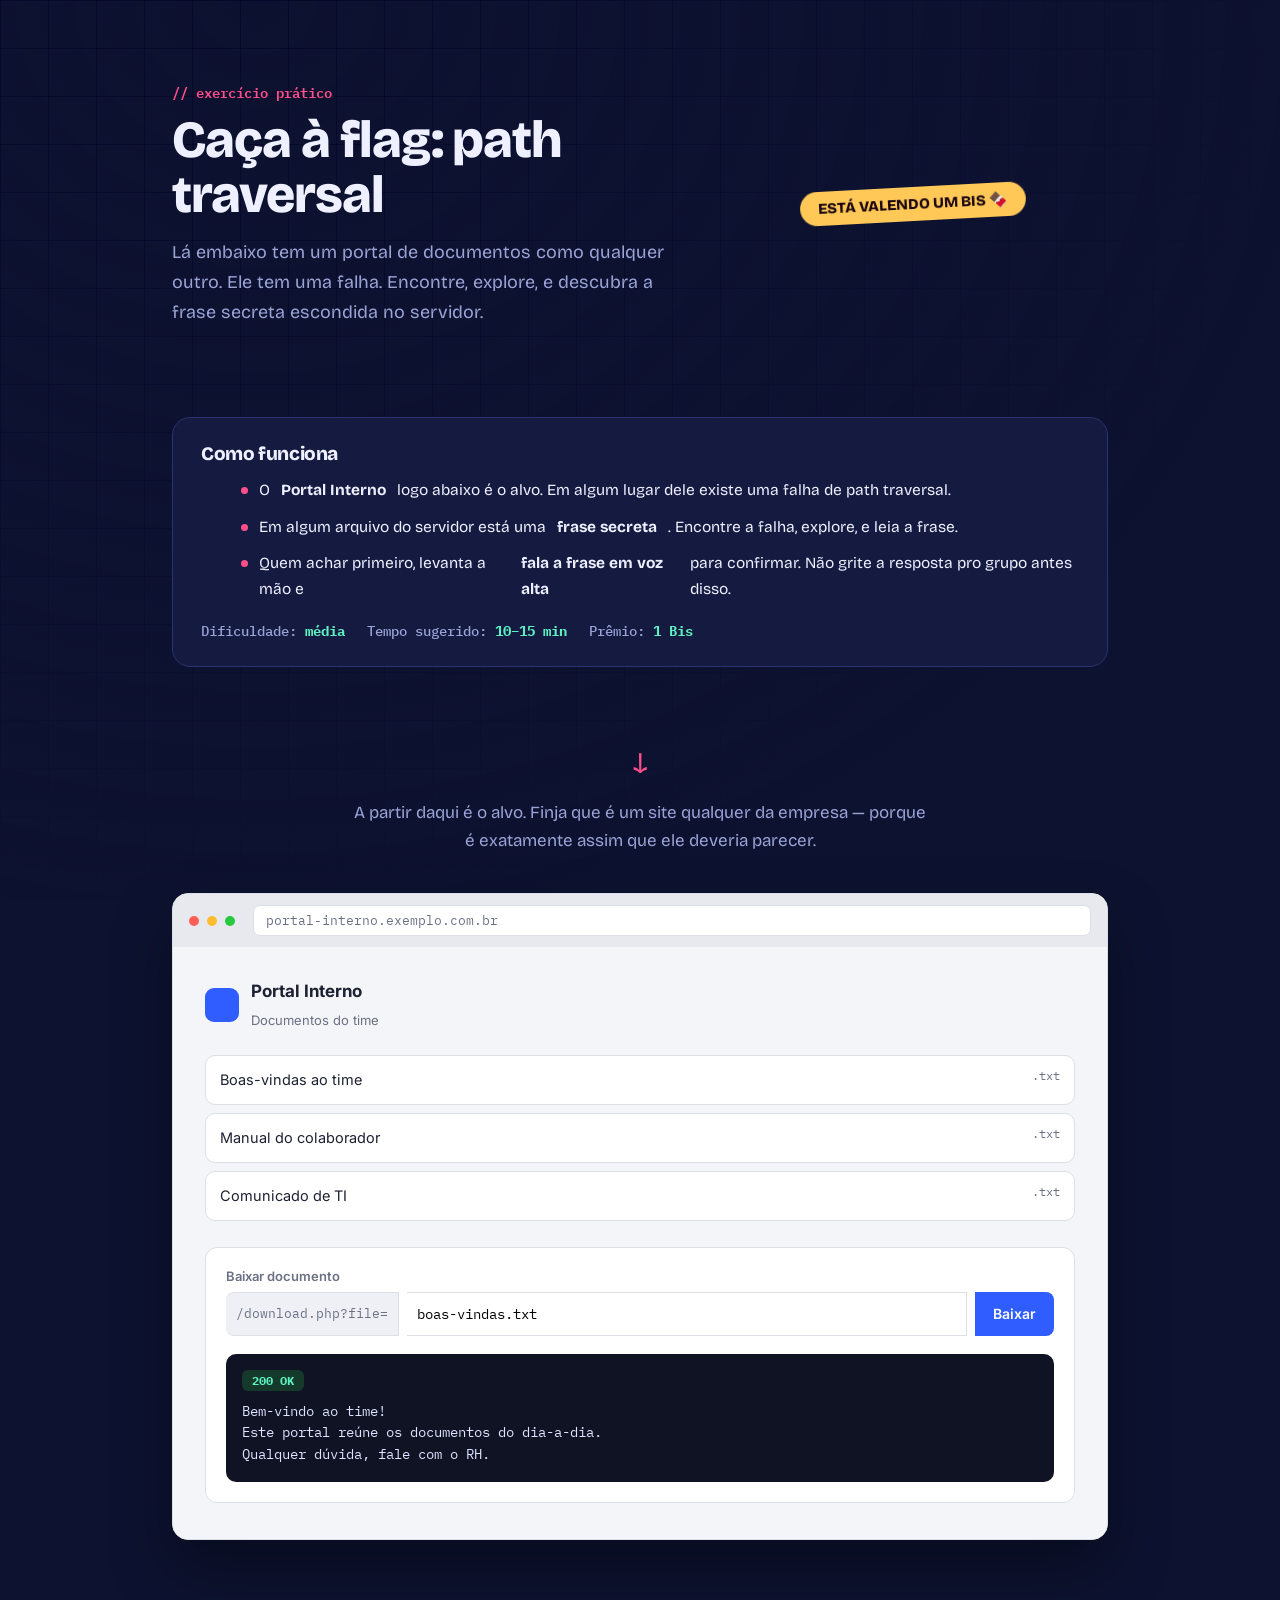
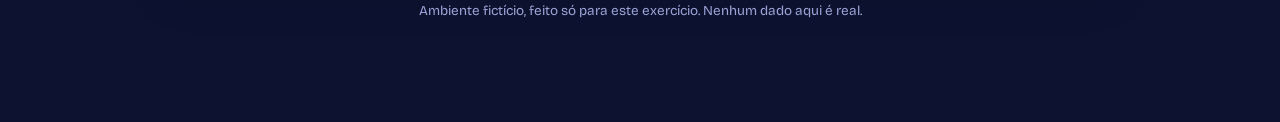
==== desafiodobis.html @ 62e408b8 "desafio do bis" ====
<!DOCTYPE html>
<html lang="pt-BR">
<head>
<meta charset="utf-8">
<meta name="viewport" content="width=device-width, initial-scale=1">
<title>Caça à flag — Portal Interno</title>
<link rel="icon" href="data:image/svg+xml,<svg xmlns=%22http://www.w3.org/2000/svg%22 viewBox=%220 0 100 100%22><text y=%22.9em%22 font-size=%2290%22>🍫</text></svg>">
<link rel="preconnect" href="https://fonts.googleapis.com">
<link href="https://fonts.googleapis.com/css2?family=Bricolage+Grotesque:opsz,wght@12..96,400;12..96,700;12..96,800&family=IBM+Plex+Mono:wght@400;500&family=Inter:wght@400;500;600;700&display=swap" rel="stylesheet">
<style>
:root{
  --bg:#0d1230; --panel:#141a40; --line:#2a3270; --text:#eef0ff; --mut:#9aa3d6;
  --hot:#ff4f8b; --ok:#5ef0c0; --warn:#ffc857;
  --sans:'Bricolage Grotesque',system-ui,sans-serif; --mono:'IBM Plex Mono',ui-monospace,Menlo,monospace;
  --corp-bg:#f4f5f8; --corp-panel:#ffffff; --corp-line:#dcdfe6; --corp-text:#1d2233; --corp-mut:#6b7185; --corp-accent:#2f5dff;
  --corp-sans:'Inter',system-ui,sans-serif;
}
*{box-sizing:border-box;margin:0}
html{scroll-behavior:smooth}
body{background:var(--bg);color:var(--text);font:17px/1.65 var(--sans);
  background-image:linear-gradient(var(--line) 1px,transparent 1px),linear-gradient(90deg,var(--line) 1px,transparent 1px);
  background-size:48px 48px;background-attachment:fixed;background-blend-mode:soft-light}
body::before{content:"";position:fixed;inset:0;background:radial-gradient(ellipse at 20% 0%,transparent,var(--bg) 75%);pointer-events:none;z-index:-1}
main{max-width:980px;margin:0 auto;padding:0 22px 90px}
section{padding:60px 0 8px}
h1,h2,h3{font-weight:800;line-height:1.05;letter-spacing:-.02em}
h2{font-size:clamp(26px,4vw,38px);margin-bottom:16px}
p{max-width:64ch;color:var(--mut)}
p b,li b{color:var(--text)}
code{font-family:var(--mono);background:#1d2557;padding:2px 7px;border-radius:5px;font-size:.88em;color:var(--hot)}

/* briefing hero */
.hero{padding:80px 0 20px;display:grid;grid-template-columns:1.3fr 1fr;gap:40px;align-items:center}
@media(max-width:760px){.hero{grid-template-columns:1fr}}
.hero .tag{font:600 14px var(--mono);color:var(--hot)}
.hero h1{font-size:clamp(32px,5.4vw,52px);margin:10px 0 16px;max-width:13ch}
.hero p{font-size:18px}
.prize-wrap{display:flex;flex-direction:column;align-items:center;gap:10px}
.prize-wrap svg{width:100%;max-width:240px;filter:drop-shadow(0 18px 34px rgba(0,0,0,.45))}
.ribbon{font:800 15px var(--sans);color:#1a0610;background:var(--warn);padding:8px 18px;border-radius:999px;transform:rotate(-3deg)}

.rules{background:var(--panel);border:1px solid var(--line);border-radius:18px;padding:26px 28px;margin-top:10px}
.rules h3{font-size:19px;margin-bottom:14px}
.rules ul{list-style:none;display:grid;gap:11px}
.rules li{display:flex;gap:11px;color:var(--text);font-size:15.5px}
.rules li::before{content:"";width:7px;height:7px;border-radius:50%;background:var(--hot);margin-top:9px;flex:none}
.rules .meta{display:flex;gap:22px;margin-top:20px;flex-wrap:wrap;font:500 14px var(--mono);color:var(--mut)}
.rules .meta b{color:var(--ok)}

/* divider into target app */
.into{text-align:center;padding:64px 0 10px}
.into .arrow{font-size:30px;color:var(--hot)}
.into p{margin:10px auto 0;max-width:52ch}

/* the fake corporate target, styled deliberately different (it's the "real world" app) */
.browser{background:var(--corp-panel);border-radius:16px;overflow:hidden;border:1px solid var(--corp-line);box-shadow:0 30px 60px rgba(0,0,0,.35);margin-top:28px}
.browser .bar{background:#e7e9ef;padding:11px 16px;display:flex;align-items:center;gap:8px}
.browser .dot{width:10px;height:10px;border-radius:50%}
.browser .addr{flex:1;margin-left:10px;background:#fff;border:1px solid var(--corp-line);border-radius:7px;padding:6px 12px;font:13px var(--mono);color:var(--corp-mut)}
.app{background:var(--corp-bg);color:var(--corp-text);font-family:var(--corp-sans);padding:30px 32px 36px}
.app-head{display:flex;align-items:center;gap:12px;margin-bottom:22px}
.app-head .logo{width:34px;height:34px;border-radius:9px;background:var(--corp-accent)}
.app-head b{font-size:17px}
.app-head span{color:var(--corp-mut);font-size:13px}
.doclist{display:grid;gap:8px;margin-bottom:26px}
.doclist a{display:flex;justify-content:space-between;background:#fff;border:1px solid var(--corp-line);border-radius:10px;padding:12px 14px;text-decoration:none;color:var(--corp-text);font-size:14.5px}
.doclist a span{color:var(--corp-mut);font:12px var(--mono)}
.panel{background:#fff;border:1px solid var(--corp-line);border-radius:12px;padding:20px}
.panel label{display:block;font:600 13px var(--corp-sans);color:var(--corp-mut);margin-bottom:8px}
.reqrow{display:flex;gap:8px}
.reqrow .pre{display:flex;align-items:center;background:#eef0f5;border:1px solid var(--corp-line);border-left:none;border-radius:8px 0 0 8px;padding:0 10px;font:13px var(--mono);color:var(--corp-mut)}
.reqrow input{flex:1;border:1px solid var(--corp-line);border-left:none;padding:12px 10px;font:14px var(--mono);min-width:0}
.reqrow button{background:var(--corp-accent);color:#fff;border:0;border-radius:0 8px 8px 0;padding:0 18px;font:600 14px var(--corp-sans);cursor:pointer}
.reqrow input:focus-visible,.reqrow button:focus-visible,.doclist a:focus-visible{outline:3px solid #2f5dff55;outline-offset:2px}
#resp{margin-top:18px;background:#0f1324;border-radius:10px;padding:16px;font:13.5px/1.6 var(--mono);color:#dfe3ff;white-space:pre-wrap;word-break:break-word;min-height:54px}
.status{display:inline-block;padding:3px 10px;border-radius:6px;font:700 12px var(--mono);margin-bottom:10px}
.s200{background:#153a2c;color:#5ef0c0}.s403{background:#3a1530;color:#ff8fc0}.s404{background:#3a2d15;color:#ffc857}

footer{padding:60px 0 10px;color:var(--mut);font-size:13.5px;text-align:center}
@media(prefers-reduced-motion:reduce){html{scroll-behavior:auto}}
</style>
</head>
<body>
<main>

<header class="hero">
  <div>
    <div class="tag">// exercício prático</div>
    <h1>Caça à flag: path traversal</h1>
    <p>Lá embaixo tem um portal de documentos como qualquer outro. Ele tem uma falha. Encontre, explore, e descubra a frase secreta escondida no servidor.</p>
  </div>
  <div class="prize-wrap">
    <div class="ribbon">ESTÁ VALENDO UM BIS 🍫</div>
  </div>
</header>

<section>
  <div class="rules">
    <h3>Como funciona</h3>
    <ul>
      <li>O <b>Portal Interno</b> logo abaixo é o alvo. Em algum lugar dele existe uma falha de path traversal.</li>
      <li>Em algum arquivo do servidor está uma <b>frase secreta</b>. Encontre a falha, explore, e leia a frase.</li>
      <li>Quem achar primeiro, levanta a mão e <b>fala a frase em voz alta</b> para confirmar. Não grite a resposta pro grupo antes disso.</li>
    </ul>
    <div class="meta"><span>Dificuldade: <b>média</b></span><span>Tempo sugerido: <b>10–15 min</b></span><span>Prêmio: <b>1 Bis</b></span></div>
  </div>
</section>

<div class="into">
  <div class="arrow">↓</div>
  <p>A partir daqui é o alvo. Finja que é um site qualquer da empresa — porque é exatamente assim que ele deveria parecer.</p>
</div>

<div class="browser">
  <div class="bar">
    <div class="dot" style="background:#ff5f56"></div><div class="dot" style="background:#ffbd2e"></div><div class="dot" style="background:#27c93f"></div>
    <div class="addr">portal-interno.exemplo.com.br</div>
  </div>
  <div class="app">
    <div class="app-head"><div class="logo"></div><div><b>Portal Interno</b><br><span>Documentos do time</span></div></div>

    <div class="doclist">
      <a href="#" data-f="boas-vindas.txt">Boas-vindas ao time <span>.txt</span></a>
      <a href="#" data-f="manual.txt">Manual do colaborador <span>.txt</span></a>
      <a href="#" data-f="comunicado-ti.txt">Comunicado de TI <span>.txt</span></a>
    </div>

    <div class="panel">
      <label for="f">Baixar documento</label>
      <div class="reqrow">
        <div class="pre">/download.php?file=</div>
        <input id="f" value="boas-vindas.txt" autocomplete="off" spellcheck="false" aria-label="nome do arquivo">
        <button id="go">Baixar</button>
      </div>
      <div id="resp"></div>
    </div>
  </div>
</div>

<footer>Ambiente fictício, feito só para este exercício. Nenhum dado aqui é real.</footer>
</main>

<script src="script.js" type="module"></script>
</body>
</html>
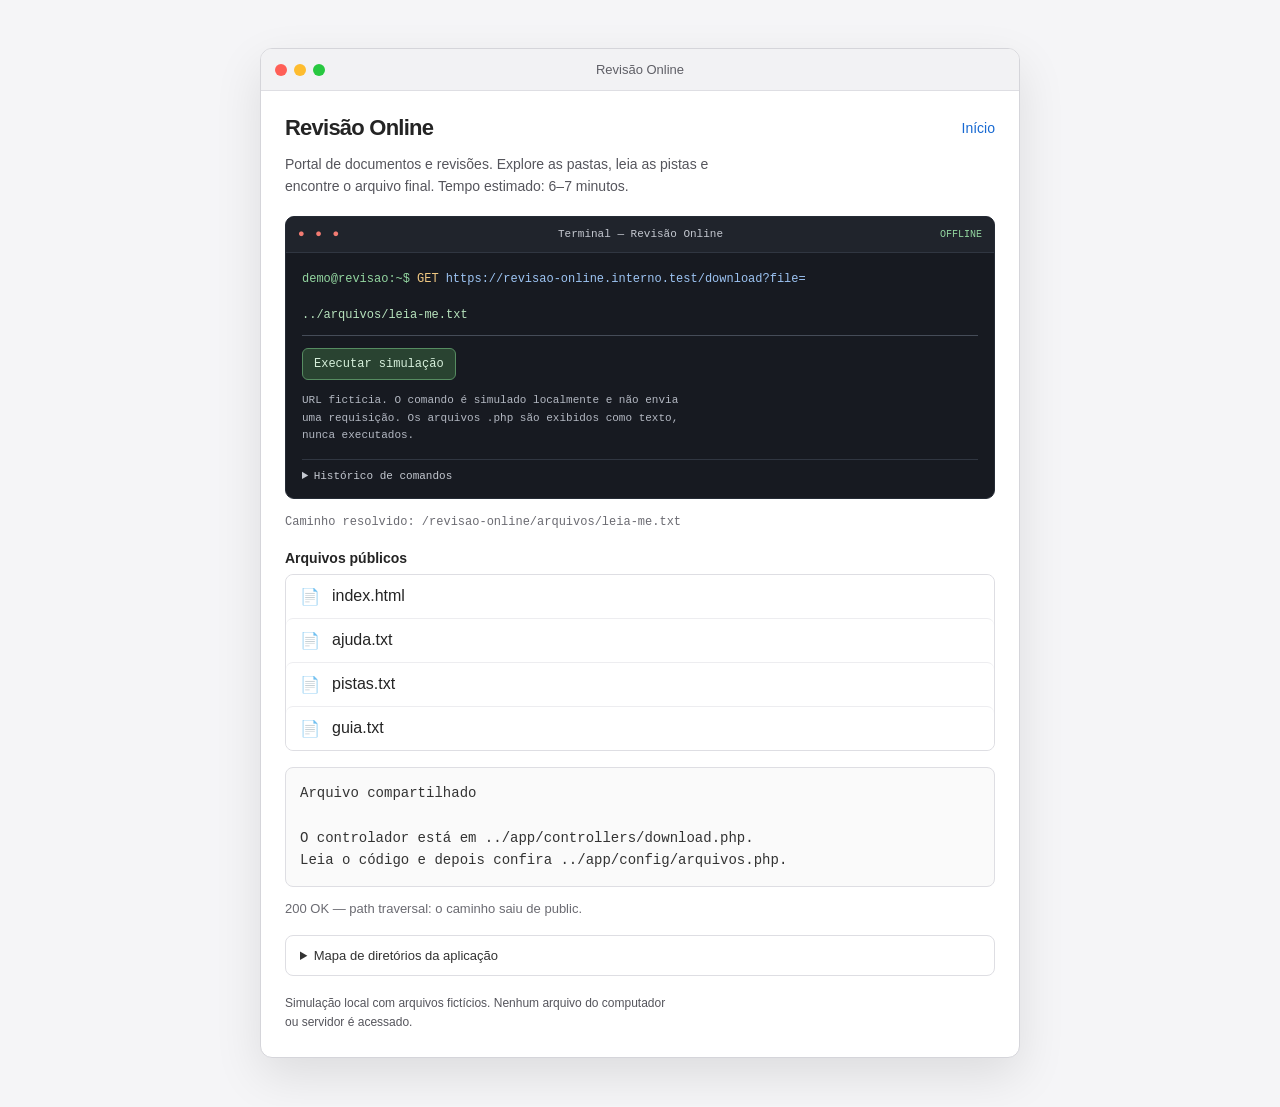
==== commit 1ae5b2f6: "feat: atualizado desafio e index" ====
--- a/desafiodobis.html
+++ b/desafiodobis.html
@@ -1,145 +1,83 @@
 <!DOCTYPE html>
 <html lang="pt-BR">
 <head>
-<meta charset="utf-8">
-<meta name="viewport" content="width=device-width, initial-scale=1">
-<title>Caça à flag — Portal Interno</title>
-<link rel="icon" href="data:image/svg+xml,<svg xmlns=%22http://www.w3.org/2000/svg%22 viewBox=%220 0 100 100%22><text y=%22.9em%22 font-size=%2290%22>🍫</text></svg>">
-<link rel="preconnect" href="https://fonts.googleapis.com">
-<link href="https://fonts.googleapis.com/css2?family=Bricolage+Grotesque:opsz,wght@12..96,400;12..96,700;12..96,800&family=IBM+Plex+Mono:wght@400;500&family=Inter:wght@400;500;600;700&display=swap" rel="stylesheet">
-<style>
-:root{
-  --bg:#0d1230; --panel:#141a40; --line:#2a3270; --text:#eef0ff; --mut:#9aa3d6;
-  --hot:#ff4f8b; --ok:#5ef0c0; --warn:#ffc857;
-  --sans:'Bricolage Grotesque',system-ui,sans-serif; --mono:'IBM Plex Mono',ui-monospace,Menlo,monospace;
-  --corp-bg:#f4f5f8; --corp-panel:#ffffff; --corp-line:#dcdfe6; --corp-text:#1d2233; --corp-mut:#6b7185; --corp-accent:#2f5dff;
-  --corp-sans:'Inter',system-ui,sans-serif;
-}
-*{box-sizing:border-box;margin:0}
-html{scroll-behavior:smooth}
-body{background:var(--bg);color:var(--text);font:17px/1.65 var(--sans);
-  background-image:linear-gradient(var(--line) 1px,transparent 1px),linear-gradient(90deg,var(--line) 1px,transparent 1px);
-  background-size:48px 48px;background-attachment:fixed;background-blend-mode:soft-light}
-body::before{content:"";position:fixed;inset:0;background:radial-gradient(ellipse at 20% 0%,transparent,var(--bg) 75%);pointer-events:none;z-index:-1}
-main{max-width:980px;margin:0 auto;padding:0 22px 90px}
-section{padding:60px 0 8px}
-h1,h2,h3{font-weight:800;line-height:1.05;letter-spacing:-.02em}
-h2{font-size:clamp(26px,4vw,38px);margin-bottom:16px}
-p{max-width:64ch;color:var(--mut)}
-p b,li b{color:var(--text)}
-code{font-family:var(--mono);background:#1d2557;padding:2px 7px;border-radius:5px;font-size:.88em;color:var(--hot)}
-
-/* briefing hero */
-.hero{padding:80px 0 20px;display:grid;grid-template-columns:1.3fr 1fr;gap:40px;align-items:center}
-@media(max-width:760px){.hero{grid-template-columns:1fr}}
-.hero .tag{font:600 14px var(--mono);color:var(--hot)}
-.hero h1{font-size:clamp(32px,5.4vw,52px);margin:10px 0 16px;max-width:13ch}
-.hero p{font-size:18px}
-.prize-wrap{display:flex;flex-direction:column;align-items:center;gap:10px}
-.prize-wrap svg{width:100%;max-width:240px;filter:drop-shadow(0 18px 34px rgba(0,0,0,.45))}
-.ribbon{font:800 15px var(--sans);color:#1a0610;background:var(--warn);padding:8px 18px;border-radius:999px;transform:rotate(-3deg)}
-
-.rules{background:var(--panel);border:1px solid var(--line);border-radius:18px;padding:26px 28px;margin-top:10px}
-.rules h3{font-size:19px;margin-bottom:14px}
-.rules ul{list-style:none;display:grid;gap:11px}
-.rules li{display:flex;gap:11px;color:var(--text);font-size:15.5px}
-.rules li::before{content:"";width:7px;height:7px;border-radius:50%;background:var(--hot);margin-top:9px;flex:none}
-.rules .meta{display:flex;gap:22px;margin-top:20px;flex-wrap:wrap;font:500 14px var(--mono);color:var(--mut)}
-.rules .meta b{color:var(--ok)}
-
-/* divider into target app */
-.into{text-align:center;padding:64px 0 10px}
-.into .arrow{font-size:30px;color:var(--hot)}
-.into p{margin:10px auto 0;max-width:52ch}
-
-/* the fake corporate target, styled deliberately different (it's the "real world" app) */
-.browser{background:var(--corp-panel);border-radius:16px;overflow:hidden;border:1px solid var(--corp-line);box-shadow:0 30px 60px rgba(0,0,0,.35);margin-top:28px}
-.browser .bar{background:#e7e9ef;padding:11px 16px;display:flex;align-items:center;gap:8px}
-.browser .dot{width:10px;height:10px;border-radius:50%}
-.browser .addr{flex:1;margin-left:10px;background:#fff;border:1px solid var(--corp-line);border-radius:7px;padding:6px 12px;font:13px var(--mono);color:var(--corp-mut)}
-.app{background:var(--corp-bg);color:var(--corp-text);font-family:var(--corp-sans);padding:30px 32px 36px}
-.app-head{display:flex;align-items:center;gap:12px;margin-bottom:22px}
-.app-head .logo{width:34px;height:34px;border-radius:9px;background:var(--corp-accent)}
-.app-head b{font-size:17px}
-.app-head span{color:var(--corp-mut);font-size:13px}
-.doclist{display:grid;gap:8px;margin-bottom:26px}
-.doclist a{display:flex;justify-content:space-between;background:#fff;border:1px solid var(--corp-line);border-radius:10px;padding:12px 14px;text-decoration:none;color:var(--corp-text);font-size:14.5px}
-.doclist a span{color:var(--corp-mut);font:12px var(--mono)}
-.panel{background:#fff;border:1px solid var(--corp-line);border-radius:12px;padding:20px}
-.panel label{display:block;font:600 13px var(--corp-sans);color:var(--corp-mut);margin-bottom:8px}
-.reqrow{display:flex;gap:8px}
-.reqrow .pre{display:flex;align-items:center;background:#eef0f5;border:1px solid var(--corp-line);border-left:none;border-radius:8px 0 0 8px;padding:0 10px;font:13px var(--mono);color:var(--corp-mut)}
-.reqrow input{flex:1;border:1px solid var(--corp-line);border-left:none;padding:12px 10px;font:14px var(--mono);min-width:0}
-.reqrow button{background:var(--corp-accent);color:#fff;border:0;border-radius:0 8px 8px 0;padding:0 18px;font:600 14px var(--corp-sans);cursor:pointer}
-.reqrow input:focus-visible,.reqrow button:focus-visible,.doclist a:focus-visible{outline:3px solid #2f5dff55;outline-offset:2px}
-#resp{margin-top:18px;background:#0f1324;border-radius:10px;padding:16px;font:13.5px/1.6 var(--mono);color:#dfe3ff;white-space:pre-wrap;word-break:break-word;min-height:54px}
-.status{display:inline-block;padding:3px 10px;border-radius:6px;font:700 12px var(--mono);margin-bottom:10px}
-.s200{background:#153a2c;color:#5ef0c0}.s403{background:#3a1530;color:#ff8fc0}.s404{background:#3a2d15;color:#ffc857}
-
-footer{padding:60px 0 10px;color:var(--mut);font-size:13.5px;text-align:center}
-@media(prefers-reduced-motion:reduce){html{scroll-behavior:auto}}
-</style>
+  <meta charset="utf-8">
+  <meta name="viewport" content="width=device-width, initial-scale=1">
+  <title>Revisão Online — arquivos</title>
+  <link rel="stylesheet" href="styles.css">
+  <script src="script.js" defer></script>
 </head>
 <body>
-<main>
+  <main class="window">
+    <header class="window-bar">
+      <div class="window-dots" aria-hidden="true">
+        <span class="dot dot-close"></span>
+        <span class="dot dot-minimize"></span>
+        <span class="dot dot-maximize"></span>
+      </div>
+      <span class="window-title">Revisão Online</span>
+    </header>
 
-<header class="hero">
-  <div>
-    <div class="tag">// exercício prático</div>
-    <h1>Caça à flag: path traversal</h1>
-    <p>Lá embaixo tem um portal de documentos como qualquer outro. Ele tem uma falha. Encontre, explore, e descubra a frase secreta escondida no servidor.</p>
-  </div>
-  <div class="prize-wrap">
-    <div class="ribbon">ESTÁ VALENDO UM BIS 🍫</div>
-  </div>
-</header>
+    <section class="explorer">
+      <div class="explorer-header">
+        <h1>Revisão Online</h1>
+        <a class="home-link" href="index.html">Início</a>
+      </div>
+      <p class="explorer-intro">Portal de documentos e revisões. Explore as pastas, leia as pistas e encontre o arquivo final. Tempo estimado: 6–7 minutos.</p>
 
-<section>
-  <div class="rules">
-    <h3>Como funciona</h3>
-    <ul>
-      <li>O <b>Portal Interno</b> logo abaixo é o alvo. Em algum lugar dele existe uma falha de path traversal.</li>
-      <li>Em algum arquivo do servidor está uma <b>frase secreta</b>. Encontre a falha, explore, e leia a frase.</li>
-      <li>Quem achar primeiro, levanta a mão e <b>fala a frase em voz alta</b> para confirmar. Não grite a resposta pro grupo antes disso.</li>
-    </ul>
-    <div class="meta"><span>Dificuldade: <b>média</b></span><span>Tempo sugerido: <b>10–15 min</b></span><span>Prêmio: <b>1 Bis</b></span></div>
-  </div>
-</section>
+      <form class="terminal" id="path-form">
+        <div class="terminal-titlebar">
+          <span class="terminal-lights" aria-hidden="true">● ● ●</span>
+          <span>Terminal — Revisão Online</span>
+          <span class="terminal-badge">OFFLINE</span>
+        </div>
+        <div class="terminal-body">
+          <label class="terminal-command" for="file-path">
+            <span class="terminal-prompt">demo@revisao:~$</span>
+            <span class="terminal-method">GET</span>
+            <span class="terminal-url">https://revisao-online.interno.test/download?file=</span>
+            <input id="file-path" name="path" value="../arquivos/leia-me.txt" autocomplete="off" spellcheck="false" aria-label="Valor do parâmetro file">
+          </label>
+          <button class="terminal-run" type="submit">Executar simulação</button>
+          <p class="terminal-help">URL fictícia. O comando é simulado localmente e não envia uma requisição. Os arquivos .php são exibidos como texto, nunca executados.</p>
+          <details class="terminal-history">
+            <summary>Histórico de comandos</summary>
+            <ol id="command-history"></ol>
+          </details>
+        </div>
+      </form>
 
-<div class="into">
-  <div class="arrow">↓</div>
-  <p>A partir daqui é o alvo. Finja que é um site qualquer da empresa — porque é exatamente assim que ele deveria parecer.</p>
-</div>
-
-<div class="browser">
-  <div class="bar">
-    <div class="dot" style="background:#ff5f56"></div><div class="dot" style="background:#ffbd2e"></div><div class="dot" style="background:#27c93f"></div>
-    <div class="addr">portal-interno.exemplo.com.br</div>
-  </div>
-  <div class="app">
-    <div class="app-head"><div class="logo"></div><div><b>Portal Interno</b><br><span>Documentos do time</span></div></div>
-
-    <div class="doclist">
-      <a href="#" data-f="boas-vindas.txt">Boas-vindas ao time <span>.txt</span></a>
-      <a href="#" data-f="manual.txt">Manual do colaborador <span>.txt</span></a>
-      <a href="#" data-f="comunicado-ti.txt">Comunicado de TI <span>.txt</span></a>
-    </div>
-
-    <div class="panel">
-      <label for="f">Baixar documento</label>
-      <div class="reqrow">
-        <div class="pre">/download.php?file=</div>
-        <input id="f" value="boas-vindas.txt" autocomplete="off" spellcheck="false" aria-label="nome do arquivo">
-        <button id="go">Baixar</button>
-      </div>
-      <div id="resp"></div>
-    </div>
-  </div>
-</div>
-
-<footer>Ambiente fictício, feito só para este exercício. Nenhum dado aqui é real.</footer>
-</main>
-
-<script src="script.js" type="module"></script>
+      <p class="location" id="location" aria-live="polite"></p>
+      <h2 class="file-list-title">Arquivos públicos</h2>
+      <div class="file-list" id="file-list" aria-label="Arquivos e pastas"></div>
+      <pre class="file-content" id="file-content" aria-live="polite"></pre>
+      <p class="status" id="status" role="status"></p>
+      <details class="project-map">
+        <summary>Mapa de diretórios da aplicação</summary>
+        <ul>
+          <li>📁 revisao-online
+            <ul>
+              <li>📁 public</li>
+              <li>📁 arquivos</li>
+              <li>📁 app
+                <ul>
+                  <li>📁 controllers</li>
+                  <li>📁 config</li>
+                </ul>
+              </li>
+              <li>📁 storage
+                <ul>
+                  <li>📁 reviews</li>
+                  <li>📁 backup</li>
+                </ul>
+              </li>
+              <li>📁 logs</li>
+            </ul>
+          </li>
+        </ul>
+      </details>
+      <p class="disclaimer">Simulação local com arquivos fictícios. Nenhum arquivo do computador ou servidor é acessado.</p>
+    </section>
+  </main>
 </body>
 </html>
--- a/styles.css
+++ b/styles.css
@@ -0,0 +1,625 @@
+:root {
+  color-scheme: light;
+  font-family: -apple-system, BlinkMacSystemFont, "Segoe UI", sans-serif;
+  color: #242424;
+  background: #f5f5f7;
+  font-synthesis: none;
+  text-rendering: optimizeLegibility;
+  -webkit-font-smoothing: antialiased;
+  --border: #dedee3;
+  --muted: #6b6b72;
+  --blue: #1769d2;
+}
+
+* {
+  box-sizing: border-box;
+}
+
+body {
+  min-width: 320px;
+  min-height: 100vh;
+  margin: 0;
+  padding: 48px 20px;
+  display: grid;
+  place-items: center;
+}
+
+button,
+input {
+  font: inherit;
+}
+
+.window {
+  width: min(760px, 100%);
+  overflow: hidden;
+  background: #fff;
+  border: 1px solid #d5d5da;
+  border-radius: 12px;
+  box-shadow: 0 18px 48px rgb(0 0 0 / 10%);
+}
+
+.presentation-window {
+  width: min(1080px, 100%);
+}
+
+.window-bar {
+  min-height: 42px;
+  display: flex;
+  align-items: center;
+  justify-content: center;
+  position: relative;
+  padding: 8px 16px;
+  background: #f2f2f4;
+  border-bottom: 1px solid var(--border);
+}
+
+.window-dots {
+  display: flex;
+  gap: 7px;
+  position: absolute;
+  left: 14px;
+}
+
+.dot {
+  width: 12px;
+  height: 12px;
+  border-radius: 50%;
+}
+
+.dot-close {
+  background: #ff5f57;
+}
+
+.dot-minimize {
+  background: #febc2e;
+}
+
+.dot-maximize {
+  background: #28c840;
+}
+
+.window-title {
+  color: #5f5f66;
+  font-size: 13px;
+}
+
+.home-content {
+  padding: 56px 48px 60px;
+}
+
+h1,
+h2,
+p {
+  margin-top: 0;
+}
+
+h1 {
+  margin-bottom: 14px;
+  font-size: clamp(26px, 5vw, 36px);
+  font-weight: 600;
+  letter-spacing: -0.035em;
+}
+
+p {
+  max-width: 58ch;
+  color: #55555c;
+  line-height: 1.6;
+}
+
+.button,
+.path-row button,
+.file-entry {
+  border: 0;
+  border-radius: 7px;
+}
+
+.button {
+  display: inline-block;
+  margin-top: 12px;
+  padding: 10px 15px;
+  background: var(--blue);
+  color: #fff;
+  text-decoration: none;
+  font-size: 14px;
+}
+
+.button:hover,
+.path-row button:hover {
+  background: #0e57b8;
+}
+
+.explorer {
+  padding: 24px;
+}
+
+.explorer-header {
+  display: flex;
+  align-items: center;
+  justify-content: space-between;
+  gap: 16px;
+  margin-bottom: 20px;
+}
+
+.explorer-header h1 {
+  margin: 0;
+  font-size: 22px;
+}
+
+.explorer-intro {
+  margin: -8px 0 18px;
+  font-size: 14px;
+}
+
+.home-link {
+  color: var(--blue);
+  font-size: 14px;
+  text-decoration: none;
+}
+
+.home-link:hover {
+  text-decoration: underline;
+}
+
+.path-form label {
+  display: block;
+  margin-bottom: 7px;
+  color: #55555c;
+  font-size: 13px;
+}
+
+.path-row {
+  display: flex;
+  gap: 8px;
+}
+
+.path-row input {
+  flex: 1;
+  min-width: 0;
+  padding: 10px 12px;
+  border: 1px solid var(--border);
+  border-radius: 7px;
+  color: #242424;
+}
+
+.path-row input:focus-visible,
+.path-row button:focus-visible,
+.file-entry:focus-visible,
+.home-link:focus-visible,
+.button:focus-visible {
+  outline: 3px solid rgb(23 105 210 / 30%);
+  outline-offset: 2px;
+}
+
+.path-row button {
+  padding: 0 17px;
+  background: var(--blue);
+  color: #fff;
+  cursor: pointer;
+}
+
+.terminal {
+  overflow: hidden;
+  border: 1px solid #252b35;
+  border-radius: 9px;
+  background: #171a21;
+  color: #e6e8ec;
+  font-family: ui-monospace, SFMono-Regular, Menlo, monospace;
+}
+
+.terminal-titlebar {
+  min-height: 36px;
+  display: flex;
+  align-items: center;
+  justify-content: space-between;
+  gap: 12px;
+  padding: 0 12px;
+  border-bottom: 1px solid #303641;
+  background: #20242c;
+  color: #c4c8d0;
+  font-size: 11px;
+}
+
+.terminal-lights {
+  color: #f27b72;
+  letter-spacing: 2px;
+  white-space: nowrap;
+}
+
+.terminal-badge {
+  color: #93d6a0;
+  font-size: 10px;
+}
+
+.terminal-body {
+  padding: 16px;
+}
+
+.terminal-command {
+  display: flex;
+  flex-wrap: wrap;
+  align-items: baseline;
+  gap: 7px;
+  color: #e6e8ec;
+  font-size: 12px;
+  line-height: 1.8;
+}
+
+.terminal-prompt {
+  color: #93d6a0;
+}
+
+.terminal-method {
+  color: #f1c982;
+}
+
+.terminal-url {
+  color: #9dc4f3;
+  overflow-wrap: anywhere;
+}
+
+.terminal-command input {
+  flex: 1 1 100%;
+  min-width: 0;
+  padding: 8px 0;
+  border: 0;
+  border-bottom: 1px solid #454c58;
+  border-radius: 0;
+  outline: 0;
+  background: transparent;
+  color: #b7e3bd;
+  font: inherit;
+}
+
+.terminal-command input:focus-visible {
+  border-bottom-color: #93d6a0;
+  box-shadow: 0 1px #93d6a0;
+}
+
+.terminal-run {
+  margin-top: 12px;
+  padding: 8px 11px;
+  border: 1px solid #568c61;
+  border-radius: 6px;
+  background: #294331;
+  color: #d7f0dc;
+  font-size: 12px;
+  cursor: pointer;
+}
+
+.terminal-run:hover {
+  background: #34553d;
+}
+
+.terminal-run:focus-visible {
+  outline: 3px solid #93d6a080;
+  outline-offset: 2px;
+}
+
+.terminal-help {
+  margin: 12px 0 0;
+  color: #b3b8c2;
+  font-size: 11px;
+}
+
+.terminal-history {
+  margin-top: 14px;
+  padding-top: 10px;
+  border-top: 1px solid #303641;
+  color: #c4c8d0;
+  font-size: 11px;
+}
+
+.terminal-history summary {
+  width: fit-content;
+  cursor: pointer;
+}
+
+.terminal-history ol {
+  max-height: 120px;
+  margin: 10px 0 0;
+  padding-left: 22px;
+  overflow: auto;
+  color: #b7e3bd;
+}
+
+.terminal-history li {
+  padding: 3px 0;
+  overflow-wrap: anywhere;
+}
+
+.location {
+  margin: 14px 0;
+  color: var(--muted);
+  font-family: ui-monospace, SFMono-Regular, Menlo, monospace;
+  font-size: 12px;
+  overflow-wrap: anywhere;
+}
+
+.file-list {
+  min-height: 112px;
+  border: 1px solid var(--border);
+  border-radius: 8px;
+  overflow: hidden;
+}
+
+.file-list-title {
+  margin: 18px 0 8px;
+  font-size: 14px;
+  font-weight: 600;
+}
+
+.file-entry {
+  width: 100%;
+  display: flex;
+  align-items: center;
+  gap: 10px;
+  padding: 12px 14px;
+  background: #fff;
+  color: #242424;
+  text-align: left;
+  cursor: pointer;
+}
+
+.file-entry + .file-entry {
+  border-top: 1px solid #ededf0;
+}
+
+.file-entry:hover {
+  background: #f5f8fc;
+}
+
+.entry-kind {
+  width: 22px;
+  color: #77777e;
+}
+
+.file-content {
+  margin: 16px 0 0;
+  padding: 14px;
+  border: 1px solid var(--border);
+  border-radius: 8px;
+  background: #fafafa;
+  color: #333;
+  font: 14px/1.6 ui-monospace, SFMono-Regular, Menlo, monospace;
+  white-space: pre-wrap;
+  overflow-wrap: anywhere;
+}
+
+.file-content:empty {
+  display: none;
+}
+
+.status {
+  min-height: 20px;
+  margin: 12px 0 0;
+  color: var(--muted);
+  font-size: 13px;
+}
+
+.disclaimer {
+  margin: 18px 0 0;
+  font-size: 12px;
+}
+
+.project-map {
+  margin-top: 16px;
+  padding: 12px 14px;
+  border: 1px solid var(--border);
+  border-radius: 8px;
+  color: #55555c;
+  font-size: 13px;
+}
+
+.project-map summary {
+  width: fit-content;
+  color: #333;
+  cursor: pointer;
+  font-weight: 500;
+}
+
+.project-map ul {
+  margin: 8px 0 0;
+  padding-left: 22px;
+  line-height: 1.8;
+  list-style: none;
+}
+
+.presentation {
+  padding: 28px;
+}
+
+.presentation-heading,
+.progress-row,
+.presentation-footer {
+  display: flex;
+  align-items: center;
+  justify-content: space-between;
+  gap: 16px;
+}
+
+.presentation-heading {
+  margin-bottom: 24px;
+}
+
+.presentation-heading h1 {
+  margin-bottom: 6px;
+}
+
+.presentation-heading p,
+.lesson p,
+.simulator > p {
+  margin-bottom: 0;
+}
+
+.progress-row {
+  justify-content: flex-start;
+  margin-bottom: 18px;
+  color: var(--muted);
+  font-size: 13px;
+}
+
+.progress-track {
+  height: 6px;
+  flex: 1;
+  overflow: hidden;
+  border-radius: 6px;
+  background: #e9e9ed;
+}
+
+.progress-track div {
+  width: 33.333%;
+  height: 100%;
+  border-radius: inherit;
+  background: var(--blue);
+  transition: width 180ms ease;
+}
+
+.demo-layout {
+  display: grid;
+  grid-template-columns: minmax(0, 1fr) minmax(0, 0.9fr);
+  gap: 18px;
+}
+
+.lesson,
+.simulator {
+  min-width: 0;
+  padding: 20px;
+  border: 1px solid var(--border);
+  border-radius: 9px;
+}
+
+.lesson h2,
+.simulator h2 {
+  margin-bottom: 10px;
+  font-size: 19px;
+  font-weight: 600;
+}
+
+.lesson h3 {
+  margin: 22px 0 8px;
+  font-size: 13px;
+  font-weight: 600;
+}
+
+.lesson pre,
+.demo-response {
+  margin: 0;
+  padding: 14px;
+  overflow: auto;
+  border: 1px solid var(--border);
+  border-radius: 7px;
+  background: #f7f7f9;
+  color: #242424;
+  font: 12px/1.6 ui-monospace, SFMono-Regular, Menlo, monospace;
+  white-space: pre-wrap;
+  overflow-wrap: anywhere;
+}
+
+.simulator > p {
+  font-size: 13px;
+}
+
+.simulator form {
+  margin-top: 20px;
+}
+
+.simulator label {
+  display: block;
+  margin-bottom: 7px;
+  color: #55555c;
+  font-size: 13px;
+}
+
+.demo-trace {
+  min-height: 38px;
+  margin: 14px 0 8px;
+  color: #55555c;
+  font-size: 12px;
+  overflow-wrap: anywhere;
+}
+
+.demo-response {
+  min-height: 115px;
+}
+
+.presentation-footer {
+  margin-top: 20px;
+}
+
+.presentation-footer .disclaimer {
+  margin: 0;
+  text-align: center;
+}
+
+.secondary-button {
+  padding: 9px 14px;
+  border: 1px solid var(--border);
+  border-radius: 7px;
+  background: #fff;
+  color: #333;
+  cursor: pointer;
+}
+
+.secondary-button:disabled {
+  color: #aaa;
+  cursor: default;
+}
+
+.presentation-footer .button {
+  margin: 0;
+  border: 0;
+  cursor: pointer;
+}
+
+.secondary-button:focus-visible,
+.presentation-footer .button:focus-visible {
+  outline: 3px solid rgb(23 105 210 / 30%);
+  outline-offset: 2px;
+}
+
+@media (max-width: 520px) {
+  body {
+    padding: 20px 12px;
+  }
+
+  .home-content {
+    padding: 36px 24px 40px;
+  }
+
+  .explorer {
+    padding: 18px;
+  }
+
+  .presentation {
+    padding: 20px;
+  }
+
+  .presentation-heading {
+    align-items: flex-start;
+  }
+
+  .demo-layout {
+    grid-template-columns: 1fr;
+  }
+
+  .presentation-footer .disclaimer {
+    display: none;
+  }
+
+  .path-row {
+    flex-direction: column;
+  }
+
+  .path-row button {
+    min-height: 40px;
+  }
+}
+
+@media (prefers-reduced-motion: reduce) {
+  *,
+  *::before,
+  *::after {
+    scroll-behavior: auto !important;
+    transition-duration: 0.01ms !important;
+  }
+}
